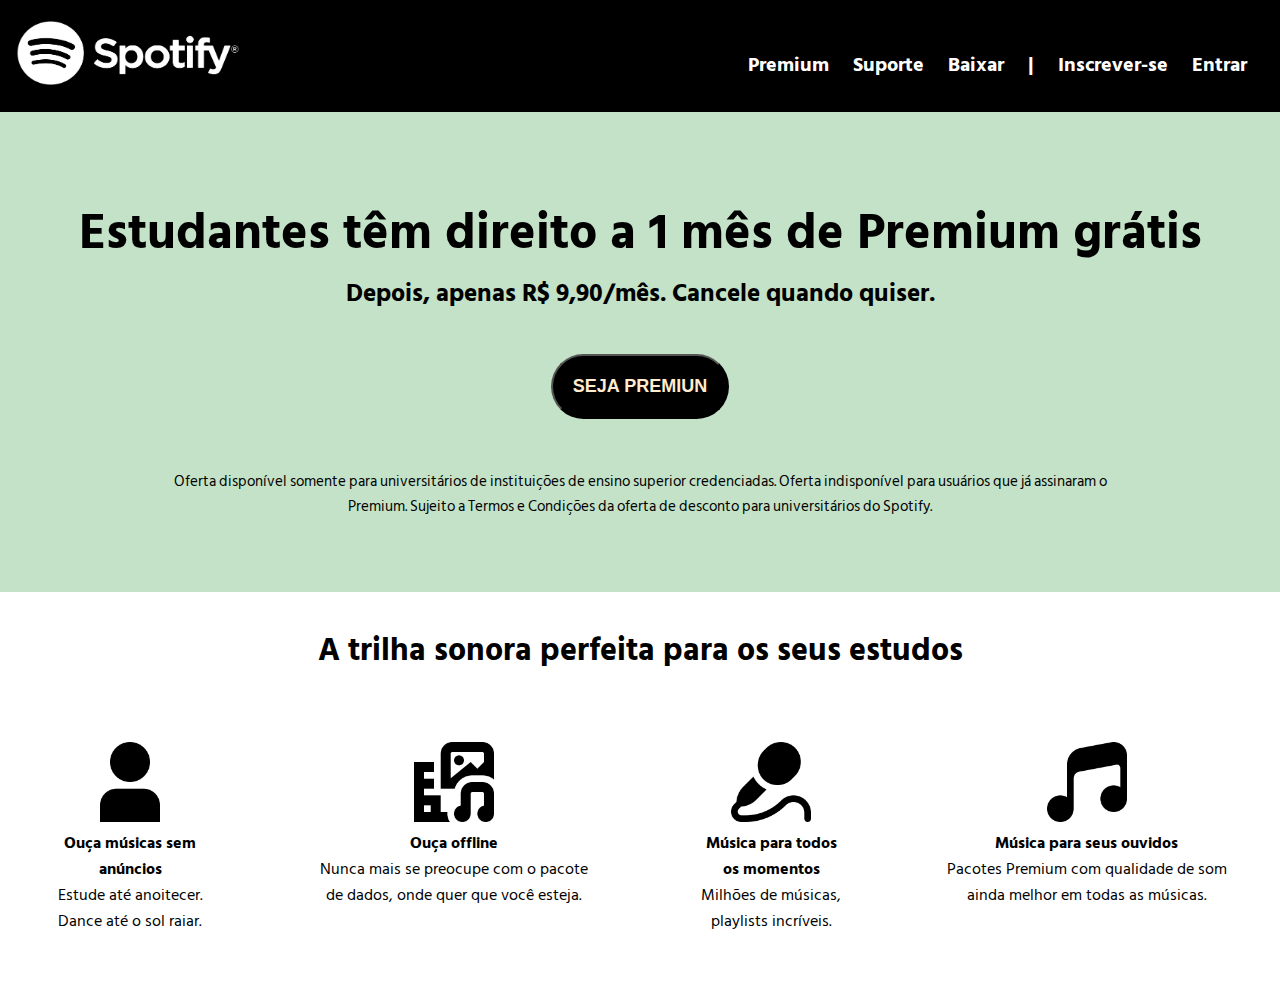
==== SiteSpotify/index.html @ 63b11e50 "add" ====
<!DOCTYPE html>
<html lang="en">
<head>
    <meta charset="UTF-8">
    <meta http-equiv="X-UA-Compatible" content="IE=edge">
    <meta name="viewport" content="width=device-width, initial-scale=1.0">
    <link rel="stylesheet" href="style.css">
    <title>Document</title>
</head>
<body>
    <div class="container">
        <header>
            <nav class="nav-list">
                <a href="">
                    <img src="/SiteSpotify/logo.png" alt="logo" id="logo">
                </a>
                <ul class="nav-list-itens">
                    <li><a href="">Premium</a></li>
                    <li><a href="">Suporte</a></li>
                    <li><a href="">Baixar</a></li>
                    <li><a href="#">|</a></li>
                    <li><a href="">Inscrever-se</a></li>
                    <li><a href="">Entrar</a></li>
                </ul>
            </nav>
        </header>
        
        <main>
            <div class="main-content">
                <h1>Estudantes têm direito a 1 mês de Premium grátis</h1>
                <h6>Depois, apenas R$ 9,90/mês. Cancele quando quiser.</h6>
                <button class="btn-premium">SEJA PREMIUN</button>
                <p>Oferta disponível somente para universitários de instituições de ensino superior credenciadas. Oferta indisponível para usuários que já assinaram o Premium. Sujeito a Termos e Condições da oferta de desconto para universitários do Spotify.</p>
            </div>

            <div class="main-content-part2">
                <h1>A trilha sonora perfeita para os seus estudos</h1>
                <div class="box-itens">
                    <span>
                        <img id="box-itens-img" src="/SiteSpotify/assets/do-utilizador.png" alt="">
                        <h4>Ouça músicas sem anúncios</h4>
                        <p>Estude até anoitecer. Dance até o sol raiar.</p>
                    </span>

                    <span>
                        <img id="box-itens-img" src="/SiteSpotify/assets/foto-filme-musica.png" alt="">
                        <h4>Ouça offline</h4>
                        <p>Nunca mais se preocupe com o pacote de dados, onde quer que você esteja.</p>
                    </span>

                    <span>
                        <img id="box-itens-img" src="/SiteSpotify/assets/microfone-alt.png" alt="">
                        <h4>Música para todos os momentos</h4>
                        <p>Milhões de músicas, playlists incríveis.</p>
                    </span>

                    <span>
                        <img id="box-itens-img" src="/SiteSpotify/assets/musica-alt.png" alt="">
                        <h4>Música para seus ouvidos</h4>
                        <p>Pacotes Premium com qualidade de som ainda melhor em todas as músicas.</p>
                    </span>

                </div>

            </div>
        </main>
    </body>
    </div>
</html>
---- SiteSpotify/style.css ----
@import url('https://fonts.googleapis.com/css2?family=Hind+Siliguri&display=swap');
@import url('https://fonts.googleapis.com/css2?family=Hind+Siliguri:wght@400;600&display=swap');


*{
    margin: 0;
    padding: 0;
    box-sizing: border-box;
}

body{
    height: 100%;
    width: 100%;
}

.container header{
    display: flex;
    
}

#logo{
    display: flex;

    justify-content: flex-start;

    height: 4rem;
    width: 14rem;

    margin: 20px 5px 0 15px;
}

header{
    height: 100%;
    width: 100%;
}

.nav-list{
    display: flex;
    border: 1px solid black;
    background-color: black;

    width: 100vw;
    height: 7rem;

    justify-content: space-between;

}

.nav-list-itens{
    display: flex;
    justify-content: flex-end;

    gap: 1.5rem;
    padding-top: 3rem;
    padding-right: 2rem;
    
}

.nav-list-itens a{
    text-decoration: none;
    color: white;

    font-weight: bold;
    font-family: 'Hind Siliguri', sans-serif;
    font-size: 20px;

}

.main-content{
    display: flex;
    flex-direction: column;
    align-items: center;

    background-color: rgb(196, 226, 199);

    padding-top: 5rem;
    height: 30rem;
}

.main-content h1{
    font-family: 'Hind Siliguri', sans-serif;
    font-size: 50px

}

.main-content h6{
    font-family: 'Hind Siliguri', sans-serif;
    font-size: 25px
}

.main-content p{
    text-align: center;

    width: 75%;

    font-family: 'Hind Siliguri', sans-serif;
    font-size: 15px;

    margin-top: 10px;
}

.btn-premium{
    font-size: large;
    font-weight: bold;

    margin: 40px;
    padding: 20px;

    border-radius: 50px;

    background-color: black;
    color: blanchedalmond;

    cursor: pointer;
}


.main-content-part2{
     text-align: center;

}

.main-content-part2 h1{
    font-family: 'Hind Siliguri', sans-serif;
    margin: 2rem 0 1rem 0;
}


.box-itens{
    font-family: 'Hind Siliguri', sans-serif;

    display: flex;
    justify-content: space-around;

}

.box-itens span{
    padding: 40px;
    margin: 10px;
}

#box-itens-img{
    width: 5rem;
    height: 5rem;
}
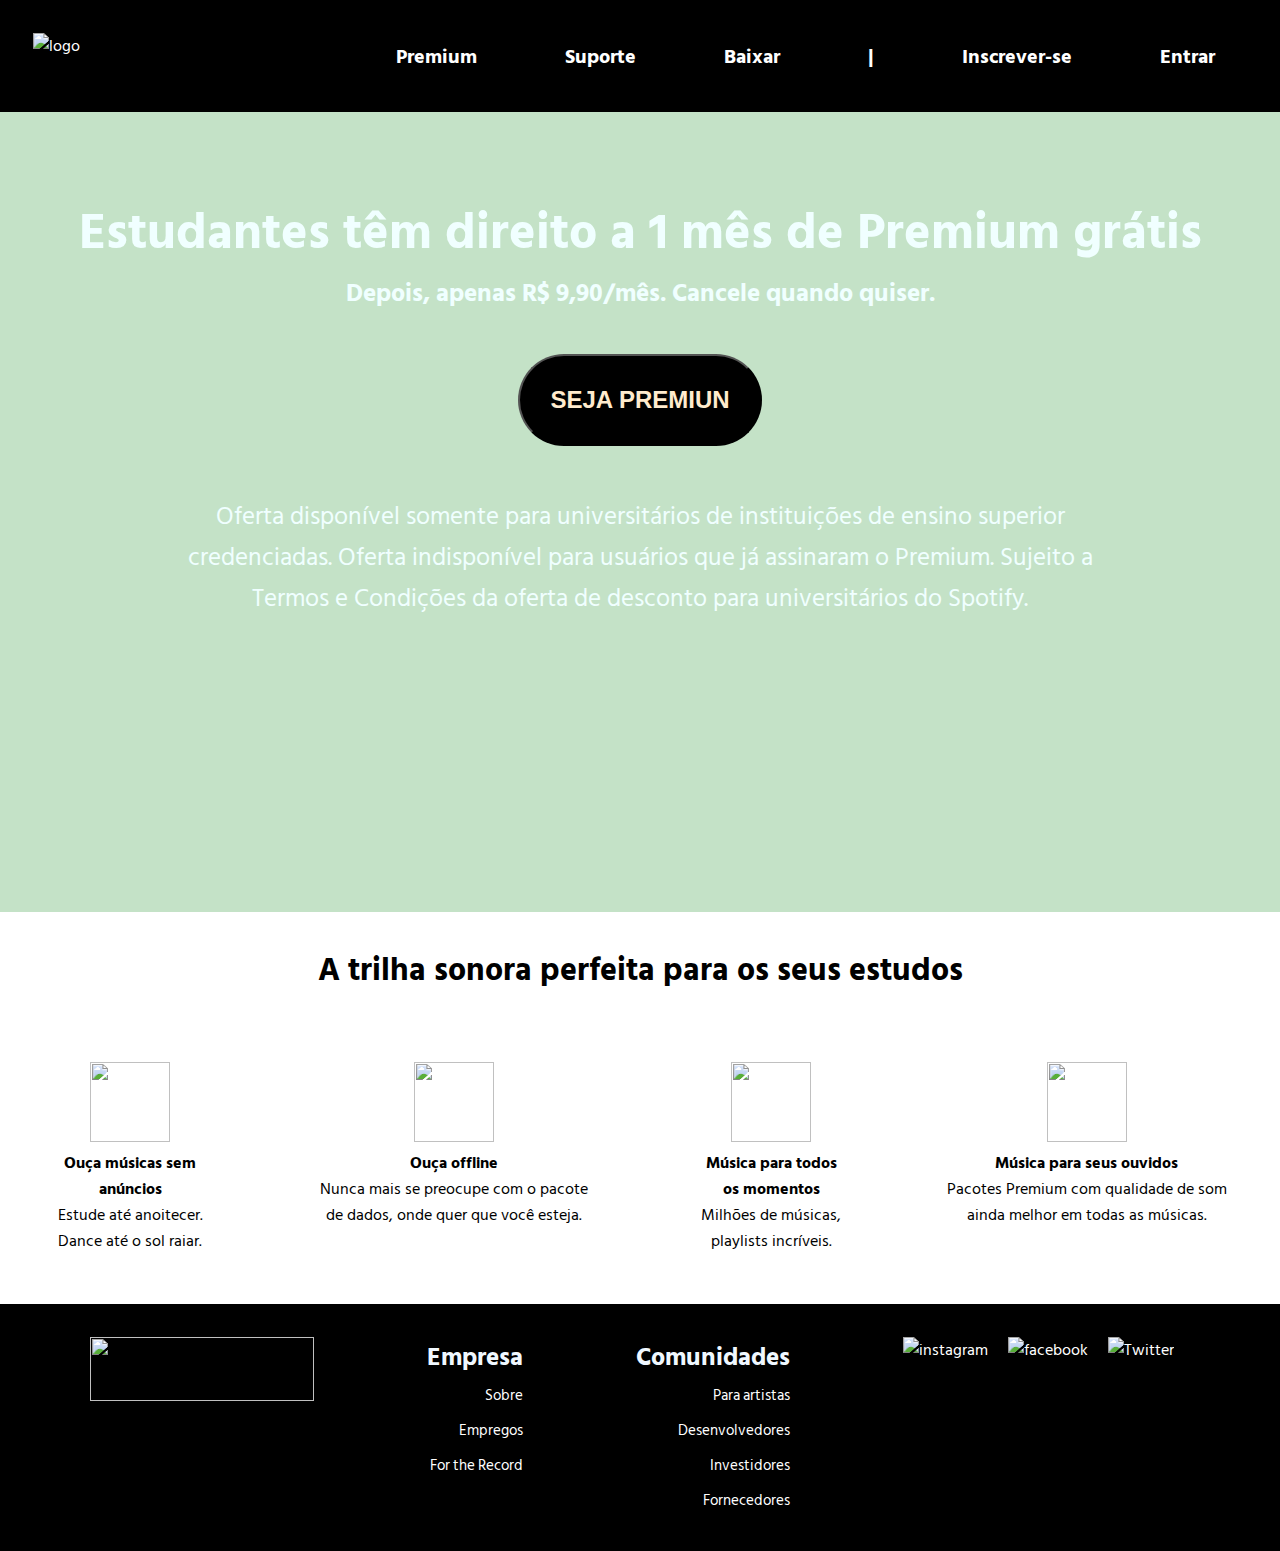
==== commit 9ef20a96: "Estudante Premium" ====
--- a/SiteSpotify/index.html
+++ b/SiteSpotify/index.html
@@ -12,7 +12,7 @@
         <header>
             <nav class="nav-list">
                 <a href="">
-                    <img src="/SiteSpotify/logo.png" alt="logo" id="logo">
+                    <img src="/logo.png" alt="logo" id="logo">
                 </a>
                 <ul class="nav-list-itens">
                     <li><a href="">Premium</a></li>
@@ -26,7 +26,9 @@
         </header>
         
         <main>
+
             <div class="main-content">
+                
                 <h1>Estudantes têm direito a 1 mês de Premium grátis</h1>
                 <h6>Depois, apenas R$ 9,90/mês. Cancele quando quiser.</h6>
                 <button class="btn-premium">SEJA PREMIUN</button>
@@ -37,25 +39,25 @@
                 <h1>A trilha sonora perfeita para os seus estudos</h1>
                 <div class="box-itens">
                     <span>
-                        <img id="box-itens-img" src="/SiteSpotify/assets/do-utilizador.png" alt="">
+                        <img id="box-itens-img" src="/assets/do-utilizador.png" alt="">
                         <h4>Ouça músicas sem anúncios</h4>
                         <p>Estude até anoitecer. Dance até o sol raiar.</p>
                     </span>
 
                     <span>
-                        <img id="box-itens-img" src="/SiteSpotify/assets/foto-filme-musica.png" alt="">
+                        <img id="box-itens-img" src="/assets/foto-filme-musica.png" alt="">
                         <h4>Ouça offline</h4>
                         <p>Nunca mais se preocupe com o pacote de dados, onde quer que você esteja.</p>
                     </span>
 
                     <span>
-                        <img id="box-itens-img" src="/SiteSpotify/assets/microfone-alt.png" alt="">
+                        <img id="box-itens-img" src="/assets/microfone-alt.png" alt="">
                         <h4>Música para todos os momentos</h4>
                         <p>Milhões de músicas, playlists incríveis.</p>
                     </span>
 
                     <span>
-                        <img id="box-itens-img" src="/SiteSpotify/assets/musica-alt.png" alt="">
+                        <img id="box-itens-img" src="/assets/musica-alt.png" alt="">
                         <h4>Música para seus ouvidos</h4>
                         <p>Pacotes Premium com qualidade de som ainda melhor em todas as músicas.</p>
                     </span>
@@ -64,6 +66,36 @@
 
             </div>
         </main>
+
+        <footer>
+            <div class="footer-content">
+                <div class="footer-content-itens">
+                    <img id="logo" src="/logo.png" alt="">
+
+                    <ul class="ul-list-item">
+                        <h5>Empresa</h5>
+                        <li><a href="">Sobre</a></li>
+                        <li><a href="">Empregos</a></li>
+                        <li><a href="">For the Record</a></li>
+                    </ul>
+
+                    <ul class="ul-list-item">
+                        <h5>Comunidades</h5>
+                        <li><a href="">Para artistas</a></li>
+                        <li><a href="">Desenvolvedores</a></li>
+                        <li><a href="">Investidores</a></li>
+                        <li><a href="">Fornecedores</a></li>
+                    </ul>
+
+                    <ul class="ul-list-network">
+                        <div class="network-icons">
+                            <img id="network-login" src="/assets/insta white.png" alt="instagram">
+                            <img id="network-login" src="/assets//face.png" alt="facebook">
+                            <img id="network-login" src="/assets/tt.png" alt="Twitter">
+                        </div>
+                    </ul>            
+            </div>
+        </footer>
     </body>
     </div>
 </html>--- a/SiteSpotify/style.css
+++ b/SiteSpotify/style.css
@@ -1,146 +1,182 @@
+@import url("https://fonts.googleapis.com/css2?family=Hind+Siliguri&display=swap");
+@import url("https://fonts.googleapis.com/css2?family=Hind+Siliguri:wght@400;600&display=swap");
 
-@import url('https://fonts.googleapis.com/css2?family=Hind+Siliguri&display=swap');
-@import url('https://fonts.googleapis.com/css2?family=Hind+Siliguri:wght@400;600&display=swap');
-
-
-*{
-    margin: 0;
-    padding: 0;
-    box-sizing: border-box;
+* {
+  margin: 0;
+  padding: 0;
+  box-sizing: border-box;
 }
 
-body{
-    height: 100%;
-    width: 100%;
+body {
+  height: 100%;
+  width: 100%;
 }
 
-.container header{
-    display: flex;
-    
+.container header {
+  display: flex;
 }
 
-#logo{
-    display: flex;
+#logo {
+  display: flex;
 
-    justify-content: flex-start;
+  justify-content: flex-start;
 
-    height: 4rem;
-    width: 14rem;
-
-    margin: 20px 5px 0 15px;
+  height: 4rem;
+  width: 14rem;
 }
 
-header{
-    height: 100%;
-    width: 100%;
+header {
+  height: 100%;
+  width: 100%;
 }
 
-.nav-list{
-    display: flex;
-    border: 1px solid black;
-    background-color: black;
+.nav-list {
+  display: flex;
+  border: 1px solid black;
+  background-color: black;
 
-    width: 100vw;
-    height: 7rem;
+  width: 100vw;
+  height: 7rem;
 
-    justify-content: space-between;
-
+  justify-content: space-between;
 }
 
-.nav-list-itens{
-    display: flex;
-    justify-content: flex-end;
+.nav-list-itens {
+  display: flex;
+  justify-content: flex-end;
 
-    gap: 1.5rem;
-    padding-top: 3rem;
-    padding-right: 2rem;
-    
+  gap: 1.5rem;
+  padding-top: 0.5rem;
+  padding-right: 2rem;
 }
 
-.nav-list-itens a{
-    text-decoration: none;
-    color: white;
+.nav-list-itens a {
+  text-decoration: none;
+  color: white;
 
-    font-weight: bold;
-    font-family: 'Hind Siliguri', sans-serif;
-    font-size: 20px;
-
+  font-weight: bold;
+  font-family: "Hind Siliguri", sans-serif;
+  font-size: 20px;
 }
 
-.main-content{
-    display: flex;
-    flex-direction: column;
-    align-items: center;
+.main-content {
+  display: flex;
+  flex-direction: column;
+  align-items: center;
 
-    background-color: rgb(196, 226, 199);
+  background-color: rgb(196, 226, 199);
 
-    padding-top: 5rem;
-    height: 30rem;
+  padding-top: 5rem;
+  height: 50rem;
+
+  background-image: url(/assets/guns.jpg);
+  background-repeat: no-repeat;
+  background-size: cover;
 }
 
-.main-content h1{
-    font-family: 'Hind Siliguri', sans-serif;
-    font-size: 50px
-
+.main-content h1 {
+  font-family: "Hind Siliguri", sans-serif;
+  font-size: 50px;
+  color: azure;
 }
 
-.main-content h6{
-    font-family: 'Hind Siliguri', sans-serif;
-    font-size: 25px
+.main-content h6 {
+  font-family: "Hind Siliguri", sans-serif;
+  font-size: 25px;
+  color: azure;
 }
 
-.main-content p{
-    text-align: center;
-
-    width: 75%;
-
-    font-family: 'Hind Siliguri', sans-serif;
-    font-size: 15px;
-
-    margin-top: 10px;
+.main-content p {
+  text-align: center;
+  width: 75%;
+  font-family: "Hind Siliguri", sans-serif;
+  font-size: 25px;
+  margin-top: 10px;
+  color: azure;
 }
 
-.btn-premium{
-    font-size: large;
-    font-weight: bold;
+.btn-premium {
+  font-size: 1.5rem;
+  font-weight: bold;
 
-    margin: 40px;
-    padding: 20px;
+  margin: 40px;
+  padding: 30px;
 
-    border-radius: 50px;
+  border-radius: 50px;
 
-    background-color: black;
-    color: blanchedalmond;
+  background-color: black;
+  color: blanchedalmond;
 
-    cursor: pointer;
+  cursor: pointer;
 }
 
-
-.main-content-part2{
-     text-align: center;
-
+.main-content-part2 {
+  text-align: center;
 }
 
-.main-content-part2 h1{
-    font-family: 'Hind Siliguri', sans-serif;
-    margin: 2rem 0 1rem 0;
+.main-content-part2 h1 {
+  font-family: "Hind Siliguri", sans-serif;
+  margin: 2rem 0 1rem 0;
 }
 
+.box-itens {
+  font-family: "Hind Siliguri", sans-serif;
 
-.box-itens{
-    font-family: 'Hind Siliguri', sans-serif;
-
-    display: flex;
-    justify-content: space-around;
-
+  display: flex;
+  justify-content: space-around;
 }
 
-.box-itens span{
-    padding: 40px;
-    margin: 10px;
+.box-itens span {
+  padding: 40px;
+  margin: 10px;
 }
 
-#box-itens-img{
-    width: 5rem;
-    height: 5rem;
-}+#box-itens-img {
+  width: 5rem;
+  height: 5rem;
+}
+
+.footer-content {
+  border: 1px solid black;
+
+  background-color: black;
+
+  height: 100%;
+}
+
+.footer-content-itens,
+a {
+  text-decoration: none;
+  font-family: "Hind Siliguri", sans-serif;
+  color: white;
+
+  display: flex;
+  justify-content: space-around;
+
+  padding: 2rem;
+}
+
+.ul-list-item {
+  text-align: right;
+  justify-content: center;
+  list-style: none;
+}
+
+.ul-list-item h5 {
+  font-size: 25px;
+  color: aliceblue;
+}
+
+.ul-list-item li a {
+  font-size: 15px;
+  padding: 5px 0 5px 0;
+
+  justify-content: right;
+}
+
+#network-login {
+  width: 4rem;
+  height: 4rem;
+
+  margin-right: 1rem;
+}
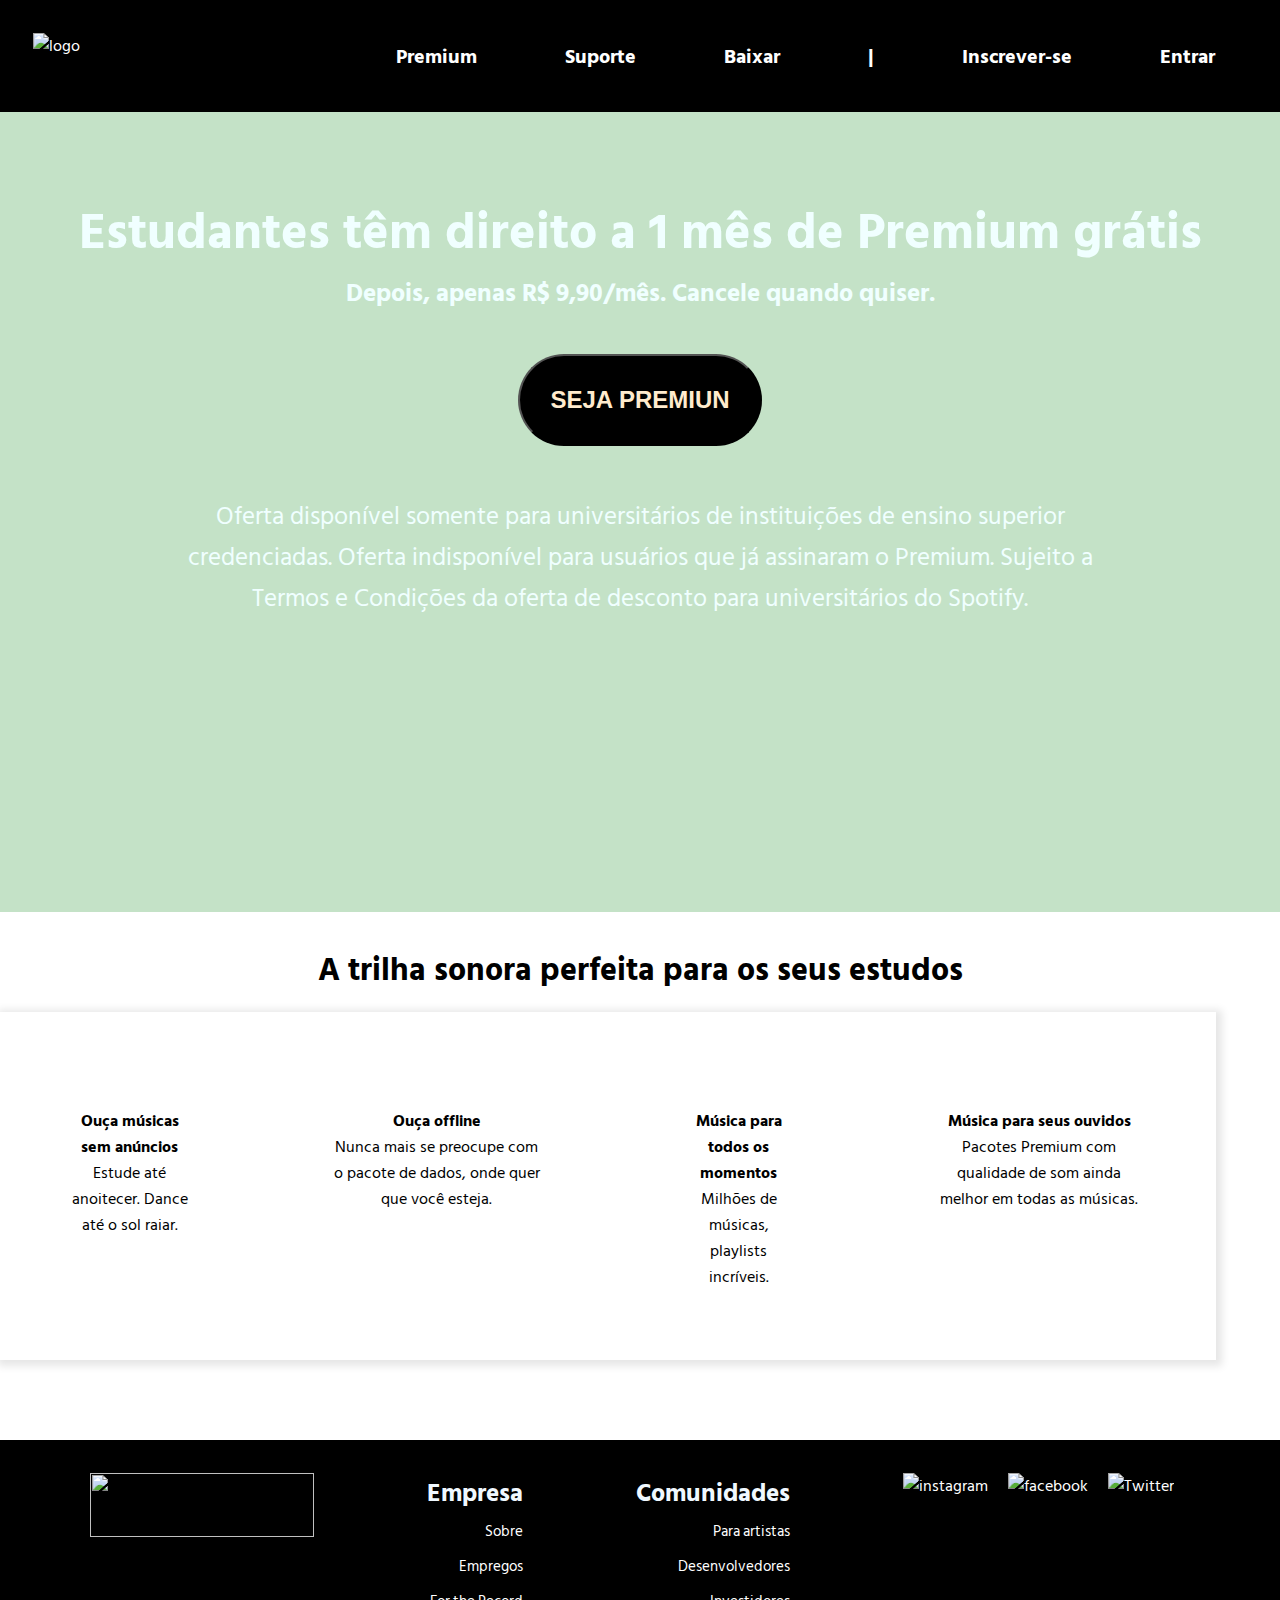
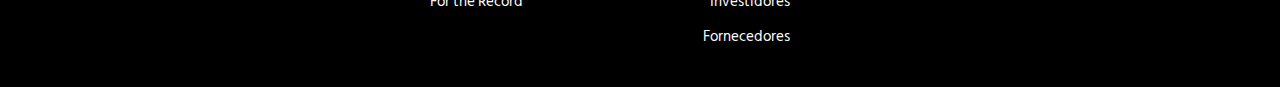
==== commit 63ccbebe: "add dark theme" ====
--- a/SiteSpotify/index.html
+++ b/SiteSpotify/index.html
@@ -77,7 +77,7 @@
                         <li><a href="">Sobre</a></li>
                         <li><a href="">Empregos</a></li>
                         <li><a href="">For the Record</a></li>
-                    </ul>
+                    </ul>   
 
                     <ul class="ul-list-item">
                         <h5>Comunidades</h5>
@@ -96,6 +96,10 @@
                     </ul>            
             </div>
         </footer>
+        <script>
+
+        </script>
+    <script src="script.js"></script> 
     </body>
     </div>
 </html>--- a/SiteSpotify/style.css
+++ b/SiteSpotify/style.css
@@ -121,19 +121,19 @@
 
 .box-itens {
   font-family: "Hind Siliguri", sans-serif;
-
   display: flex;
-  justify-content: space-around;
+  justify-content: center;
+  
 }
 
 .box-itens span {
-  padding: 40px;
-  margin: 10px;
+  padding: 50px;
+  margin: 20px;
+
 }
 
 #box-itens-img {
   width: 5rem;
-  height: 5rem;
 }
 
 .footer-content {
